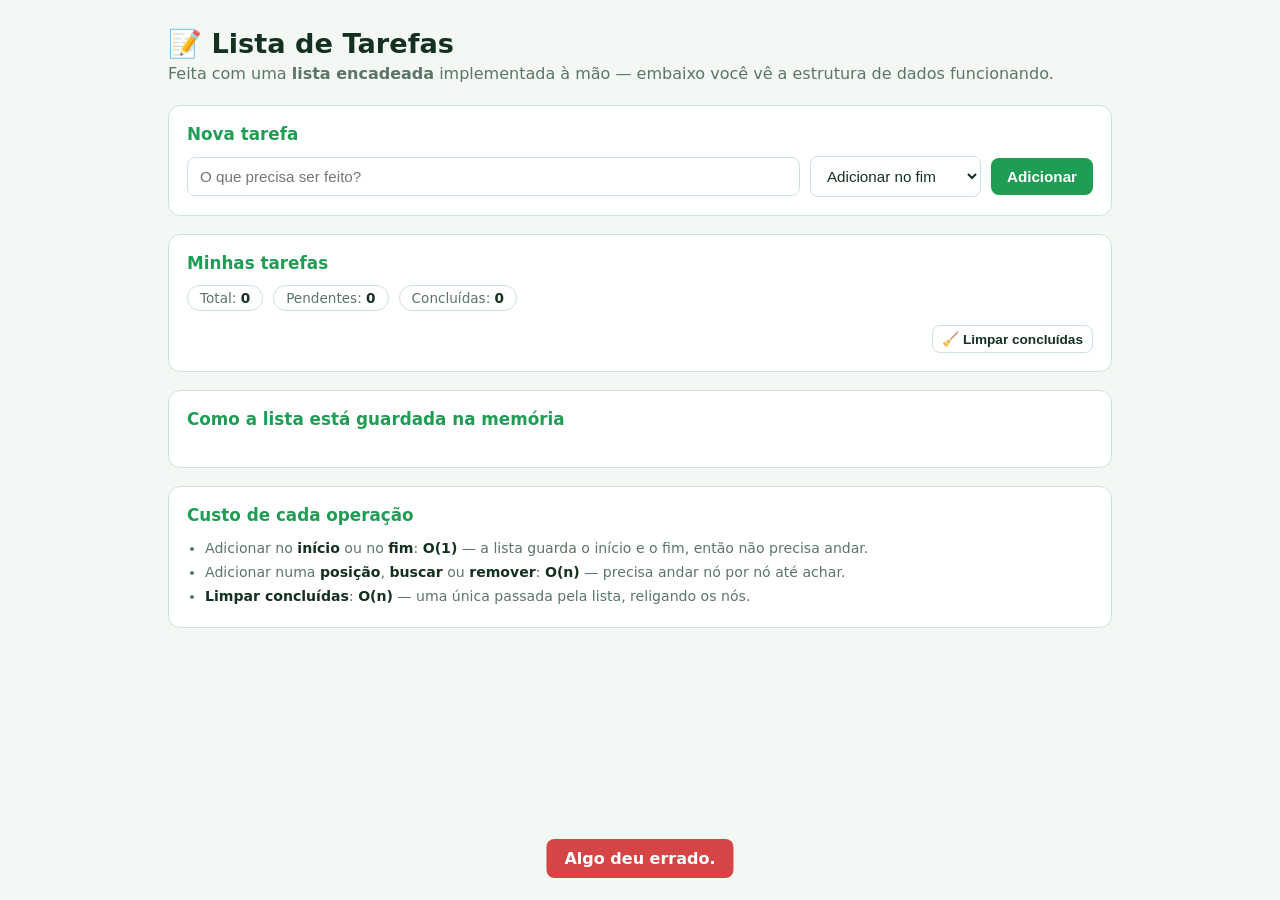
==== Java/ListaTarefas/src/main/resources/static/index.html @ 0adc4f58 "Adiciona Java/ListaTarefas (API Spring Boot + front, lista encadeada) Co-Authored-By: Claude Sonnet " ====
<!DOCTYPE html>
<html lang="pt-BR">
<head>
<meta charset="UTF-8">
<meta name="viewport" content="width=device-width, initial-scale=1.0">
<title>Lista de Tarefas — Lista Encadeada</title>
<style>
  :root {
    --bg: #f3f8f4; --card: #ffffff; --borda: #cfe3d4; --texto: #14301f; --suave: #5b7566;
    --azul: #1f9d55; --verde: #0b6b3a; --vermelho: #d64545; --amarelo: #b7791f;
  }
  * { box-sizing: border-box; }
  body { margin: 0; background: var(--bg); color: var(--texto); font-family: "Segoe UI", system-ui, sans-serif; }
  main { max-width: 980px; margin: 0 auto; padding: 28px 18px 60px; }
  h1 { margin: 0 0 4px; font-size: 1.7rem; }
  .sub { color: var(--suave); margin: 0 0 22px; }
  .card { background: var(--card); border: 1px solid var(--borda); border-radius: 12px; padding: 18px; margin-bottom: 18px; }
  .card h2 { margin: 0 0 12px; font-size: 1.05rem; color: var(--azul); }

  form { display: flex; flex-wrap: wrap; gap: 10px; align-items: center; }
  input[type=text], input[type=number], select {
    background: #ffffff; color: var(--texto); border: 1px solid var(--borda); border-radius: 8px;
    padding: 10px 12px; font-size: .95rem;
  }
  input[type=text] { flex: 1 1 260px; }
  input[type=number] { width: 90px; }
  button {
    background: var(--azul); color: #ffffff; border: 0; border-radius: 8px; padding: 10px 16px;
    font-weight: 600; font-size: .95rem; cursor: pointer;
  }
  button:hover { filter: brightness(1.1); }
  button.sec { background: transparent; color: var(--texto); border: 1px solid var(--borda); }
  button.mini { padding: 5px 9px; font-size: .85rem; }
  button.perigo { background: var(--vermelho); color: #ffffff; }

  .contadores { display: flex; gap: 10px; flex-wrap: wrap; margin-bottom: 14px; }
  .chip { background: #ffffff; border: 1px solid var(--borda); border-radius: 999px; padding: 4px 12px; font-size: .85rem; color: var(--suave); }
  .chip b { color: var(--texto); }

  ul#lista { list-style: none; margin: 0; padding: 0; }
  ul#lista li {
    display: flex; align-items: center; gap: 10px; padding: 10px 12px; border: 1px solid var(--borda);
    border-radius: 8px; margin-bottom: 8px; background: #ffffff;
  }
  ul#lista li.feita .titulo { text-decoration: line-through; color: var(--suave); }
  .titulo { flex: 1; word-break: break-word; }
  .pos { color: var(--suave); font-size: .8rem; min-width: 28px; }
  input[type=checkbox] { width: 18px; height: 18px; cursor: pointer; accent-color: var(--verde); }
  .vazio { color: var(--suave); text-align: center; padding: 18px; }

  .acoes { display: flex; justify-content: flex-end; margin-top: 8px; }

  /* desenho da lista encadeada */
  .estrutura { display: flex; flex-wrap: wrap; align-items: flex-start; gap: 0; row-gap: 22px; padding: 6px 2px 2px; }
  .item { display: flex; align-items: center; }
  .no-wrap { position: relative; padding-top: 20px; }
  .tag { position: absolute; top: 0; left: 0; font-size: .7rem; font-weight: 700; letter-spacing: .04em; }
  .tag.head { color: var(--verde); } .tag.tail { color: var(--amarelo); } .tag.both { color: var(--verde); }
  .no { display: flex; border: 2px solid var(--azul); border-radius: 8px; overflow: hidden; background: #ffffff; }
  .no.feita { border-color: var(--verde); }
  .no .valor { padding: 8px 12px; max-width: 170px; font-size: .85rem; }
  .no .valor small { display: block; color: var(--suave); font-size: .7rem; }
  .no .ptr { background: var(--azul); color: #ffffff; padding: 0 10px; display: flex; align-items: center; font-weight: 700; font-size: .75rem; }
  .no.feita .ptr { background: var(--verde); }
  .seta { color: var(--azul); font-size: 1.4rem; padding: 0 6px; }
  .nulo { border: 2px dashed var(--borda); border-radius: 8px; padding: 8px 12px; color: var(--suave); font-weight: 700; font-size: .85rem; margin-top: 20px; }
  .complex { font-size: .88rem; color: var(--suave); line-height: 1.7; margin: 0; padding-left: 18px; }
  .complex b { color: var(--texto); }

  #toast {
    position: fixed; bottom: 22px; left: 50%; transform: translateX(-50%); background: var(--vermelho); color: #ffffff;
    padding: 10px 18px; border-radius: 8px; font-weight: 600; opacity: 0; pointer-events: none; transition: opacity .25s;
    max-width: 90vw; z-index: 10;
  }
  #toast.ok { background: var(--verde); color: #ffffff; }
  #toast.mostrar { opacity: 1; }
</style>
</head>
<body>
<main>
  <h1>📝 Lista de Tarefas</h1>
  <p class="sub">Feita com uma <b>lista encadeada</b> implementada à mão — embaixo você vê a estrutura de dados funcionando.</p>

  <section class="card">
    <h2>Nova tarefa</h2>
    <form id="form">
      <input type="text" id="titulo" placeholder="O que precisa ser feito?" maxlength="100" autocomplete="off" required>
      <select id="onde">
        <option value="fim">Adicionar no fim</option>
        <option value="inicio">Adicionar no início</option>
        <option value="posicao">Numa posição…</option>
      </select>
      <input type="number" id="posicao" min="0" value="1" title="Posição (começa em 0)" style="display:none">
      <button type="submit">Adicionar</button>
    </form>
  </section>

  <section class="card">
    <h2>Minhas tarefas</h2>
    <div class="contadores">
      <span class="chip">Total: <b id="cTotal">0</b></span>
      <span class="chip">Pendentes: <b id="cPend">0</b></span>
      <span class="chip">Concluídas: <b id="cConc">0</b></span>
    </div>
    <ul id="lista"></ul>
    <div class="acoes"><button class="sec mini" id="limpar">🧹 Limpar concluídas</button></div>
  </section>

  <section class="card">
    <h2>Como a lista está guardada na memória</h2>
    <div class="estrutura" id="estrutura"></div>
  </section>

  <section class="card">
    <h2>Custo de cada operação</h2>
    <ul class="complex">
      <li>Adicionar no <b>início</b> ou no <b>fim</b>: <b>O(1)</b> — a lista guarda o início e o fim, então não precisa andar.</li>
      <li>Adicionar numa <b>posição</b>, <b>buscar</b> ou <b>remover</b>: <b>O(n)</b> — precisa andar nó por nó até achar.</li>
      <li><b>Limpar concluídas</b>: <b>O(n)</b> — uma única passada pela lista, religando os nós.</li>
    </ul>
  </section>
</main>
<div id="toast"></div>

<script>
const API = '/api/tarefas';
const $ = (id) => document.getElementById(id);

function esc(texto) {
  const d = document.createElement('div');
  d.textContent = texto;
  return d.innerHTML;
}

function aviso(msg, ok) {
  const t = $('toast');
  t.textContent = msg;
  t.className = 'mostrar' + (ok ? ' ok' : '');
  clearTimeout(aviso.timer);
  aviso.timer = setTimeout(() => { t.className = ''; }, 2800);
}

async function chamar(url, opcoes) {
  const resp = await fetch(url, Object.assign({ headers: { 'Content-Type': 'application/json' } }, opcoes));
  let dados = {};
  try { dados = await resp.json(); } catch (e) { /* resposta sem corpo */ }
  if (!resp.ok) { throw new Error(dados.erro || 'Algo deu errado.'); }
  return dados;
}

async function executar(promessa, mensagemOk) {
  try {
    const dados = await promessa;
    desenhar(dados);
    if (mensagemOk) { aviso(mensagemOk, true); }
    return true;
  } catch (e) {
    aviso(e.message);
    return false;
  }
}

function desenhar(dados) {
  $('cTotal').textContent = dados.total;
  $('cPend').textContent = dados.pendentes;
  $('cConc').textContent = dados.concluidas;
  desenharLista(dados.tarefas);
  desenharEstrutura(dados.tarefas);
}

function desenharLista(tarefas) {
  const ul = $('lista');
  ul.innerHTML = '';
  if (tarefas.length === 0) {
    ul.innerHTML = '<div class="vazio">Nenhuma tarefa. Adicione a primeira acima!</div>';
    return;
  }
  tarefas.forEach((t, i) => {
    const li = document.createElement('li');
    if (t.concluida) { li.className = 'feita'; }
    li.innerHTML =
      '<span class="pos">#' + i + '</span>' +
      '<input type="checkbox" ' + (t.concluida ? 'checked' : '') + ' title="Concluir / reabrir">' +
      '<span class="titulo">' + esc(t.titulo) + '</span>' +
      '<button class="sec mini" data-acao="editar" title="Editar">✏️</button>' +
      '<button class="perigo mini" data-acao="remover" title="Remover">✕</button>';

    li.querySelector('input').addEventListener('change', () =>
      executar(chamar(API + '/' + t.id + '/concluir', { method: 'PATCH' })));

    li.querySelector('[data-acao=editar]').addEventListener('click', () => {
      const novo = prompt('Novo título da tarefa:', t.titulo);
      if (novo === null) { return; }
      executar(chamar(API + '/' + t.id, { method: 'PUT', body: JSON.stringify({ titulo: novo }) }), 'Tarefa editada.');
    });

    li.querySelector('[data-acao=remover]').addEventListener('click', () =>
      executar(chamar(API + '/' + t.id, { method: 'DELETE' }), 'Tarefa removida.'));

    ul.appendChild(li);
  });
}

function desenharEstrutura(tarefas) {
  const box = $('estrutura');
  box.innerHTML = '';
  if (tarefas.length === 0) {
    box.innerHTML = '<div class="nulo">inicio = null &nbsp;|&nbsp; fim = null (lista vazia)</div>';
    return;
  }
  tarefas.forEach((t, i) => {
    const primeiro = i === 0;
    const ultimo = i === tarefas.length - 1;
    let tag = '';
    if (primeiro && ultimo) { tag = '<span class="tag both">INÍCIO = FIM</span>'; }
    else if (primeiro) { tag = '<span class="tag head">INÍCIO</span>'; }
    else if (ultimo) { tag = '<span class="tag tail">FIM</span>'; }

    const item = document.createElement('div');
    item.className = 'item';
    item.innerHTML =
      '<div class="no-wrap">' + tag +
        '<div class="no' + (t.concluida ? ' feita' : '') + '">' +
          '<div class="valor"><small>id ' + t.id + '</small>' + esc(t.titulo) + '</div>' +
          '<div class="ptr">próx</div>' +
        '</div>' +
      '</div>' +
      '<span class="seta">→</span>';
    box.appendChild(item);
  });
  const nulo = document.createElement('div');
  nulo.className = 'nulo';
  nulo.textContent = 'null';
  box.appendChild(nulo);
}

// ---------- formulário ----------
$('onde').addEventListener('change', () => {
  $('posicao').style.display = $('onde').value === 'posicao' ? 'inline-block' : 'none';
});

$('form').addEventListener('submit', async (ev) => {
  ev.preventDefault();
  const onde = $('onde').value;
  let posicao = null;
  if (onde === 'inicio') { posicao = 0; }
  if (onde === 'posicao') { posicao = parseInt($('posicao').value, 10); }

  const deu = await executar(
    chamar(API, { method: 'POST', body: JSON.stringify({ titulo: $('titulo').value, posicao: posicao }) }),
    'Tarefa adicionada.');
  if (deu) { $('titulo').value = ''; $('titulo').focus(); }
});

$('limpar').addEventListener('click', () =>
  executar(chamar(API + '/concluidas', { method: 'DELETE' }), 'Tarefas concluídas removidas.'));

// ---------- início ----------
executar(chamar(API));
</script>
</body>
</html>
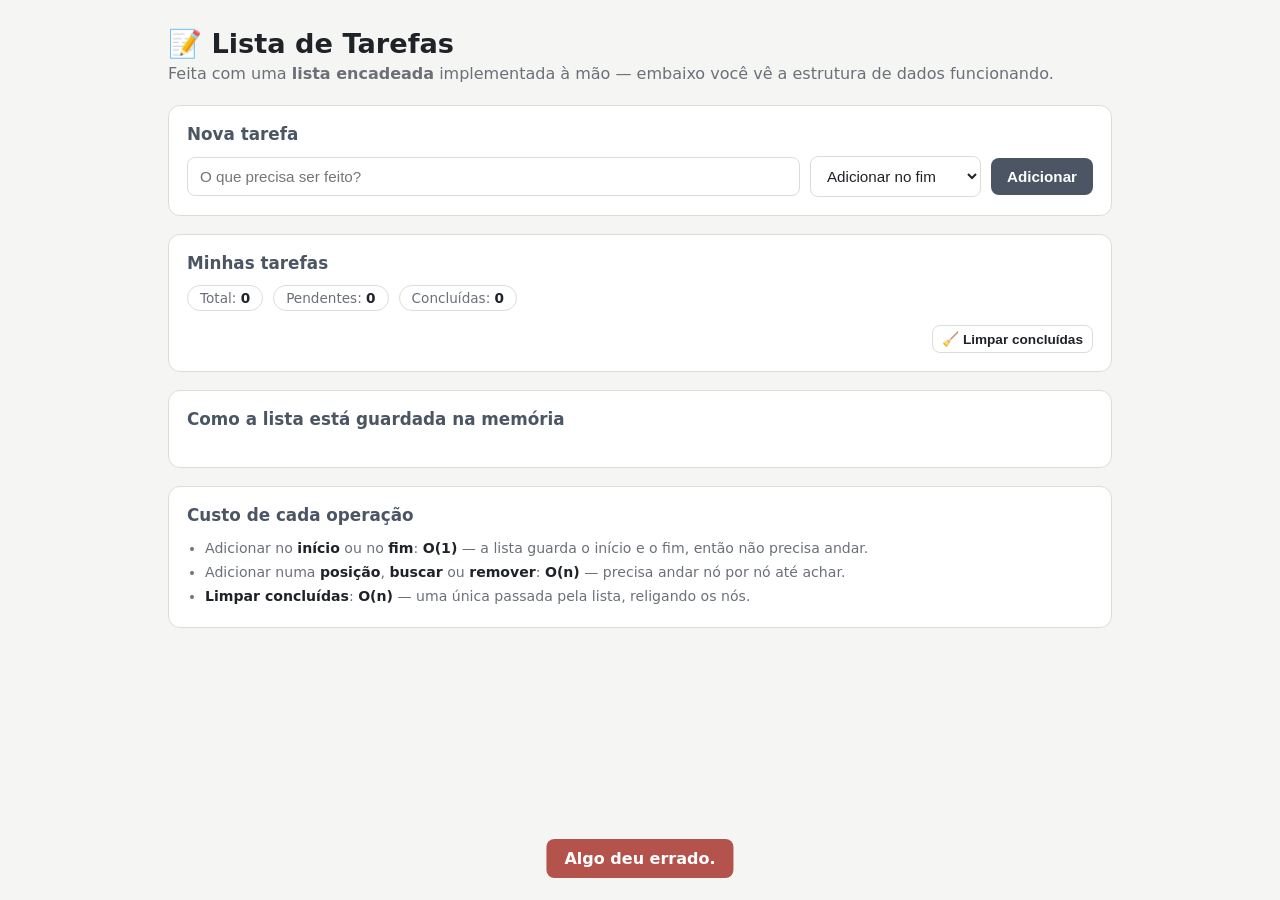
==== commit 3a8b2773: "ListaTarefas: visual em tons neutros Co-Authored-By: Claude Sonnet 5.5 <noreply@anthropic.com> Claud" ====
--- a/Java/ListaTarefas/src/main/resources/static/index.html
+++ b/Java/ListaTarefas/src/main/resources/static/index.html
@@ -6,8 +6,8 @@
 <title>Lista de Tarefas — Lista Encadeada</title>
 <style>
   :root {
-    --bg: #f3f8f4; --card: #ffffff; --borda: #cfe3d4; --texto: #14301f; --suave: #5b7566;
-    --azul: #1f9d55; --verde: #0b6b3a; --vermelho: #d64545; --amarelo: #b7791f;
+    --bg: #f5f5f4; --card: #ffffff; --borda: #dddcd8; --texto: #1f2328; --suave: #6b7078;
+    --azul: #4b5563; --verde: #1f2937; --vermelho: #b4534b; --amarelo: #8a6d3b;
   }
   * { box-sizing: border-box; }
   body { margin: 0; background: var(--bg); color: var(--texto); font-family: "Segoe UI", system-ui, sans-serif; }
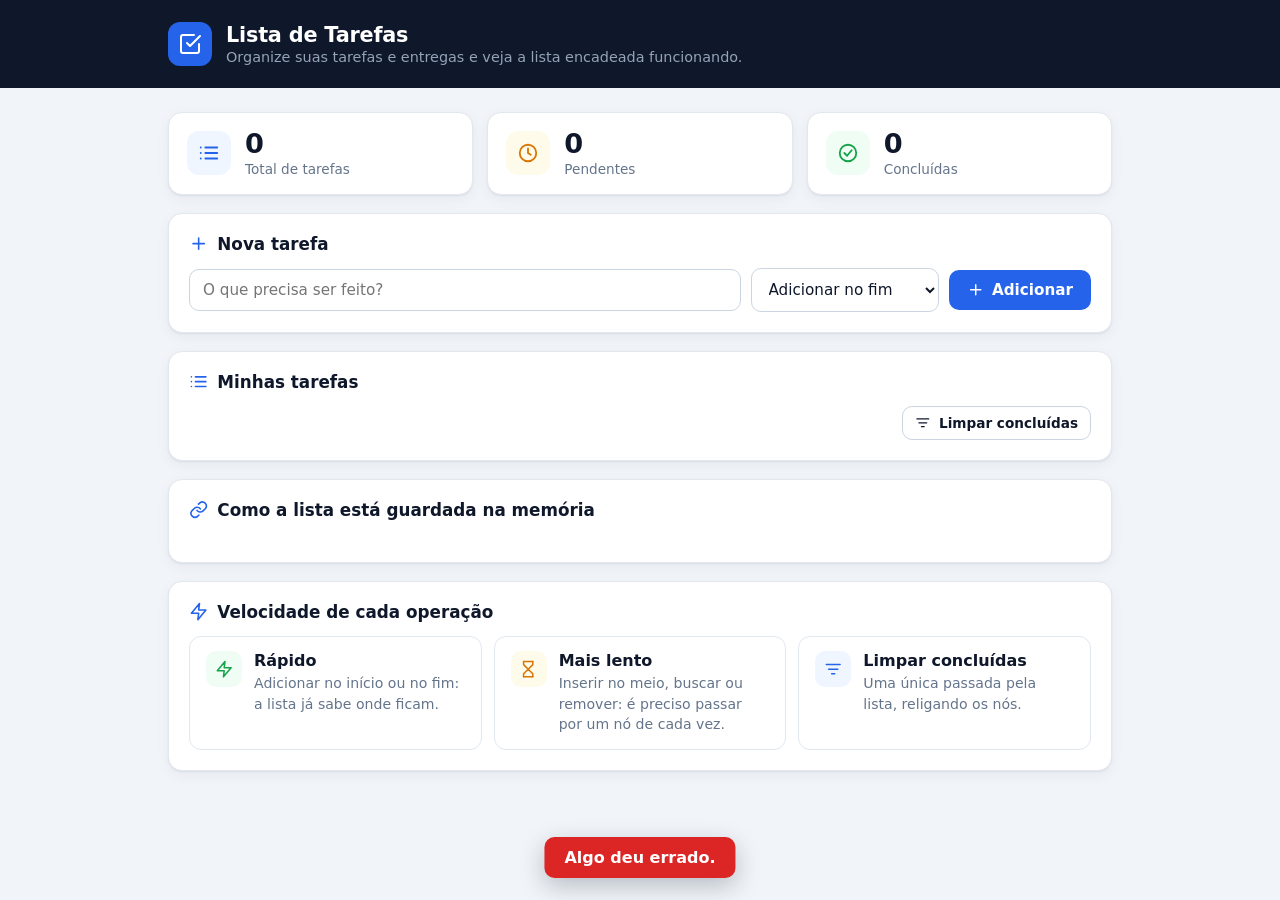
==== commit 835efd1e: "ListaTarefas: tela mais profissional (icones, cabecalho, cards de resumo) Co-Authored-By: Claude Son" ====
--- a/Java/ListaTarefas/src/main/resources/static/index.html
+++ b/Java/ListaTarefas/src/main/resources/static/index.html
@@ -6,83 +6,148 @@
 <title>Lista de Tarefas — Lista Encadeada</title>
 <style>
   :root {
-    --bg: #f5f5f4; --card: #ffffff; --borda: #dddcd8; --texto: #1f2328; --suave: #6b7078;
-    --azul: #4b5563; --verde: #1f2937; --vermelho: #b4534b; --amarelo: #8a6d3b;
+    --bg: #f1f5f9; --card: #ffffff; --borda: #e2e8f0; --texto: #0f172a; --suave: #64748b;
+    --marca: #2563eb; --marca-fundo: #eff6ff; --topo: #0f172a;
+    --ok: #16a34a; --ok-fundo: #f0fdf4; --perigo: #dc2626; --aviso: #d97706;
+    --sombra: 0 1px 2px rgba(15,23,42,.06), 0 4px 14px rgba(15,23,42,.05);
   }
   * { box-sizing: border-box; }
-  body { margin: 0; background: var(--bg); color: var(--texto); font-family: "Segoe UI", system-ui, sans-serif; }
-  main { max-width: 980px; margin: 0 auto; padding: 28px 18px 60px; }
-  h1 { margin: 0 0 4px; font-size: 1.7rem; }
-  .sub { color: var(--suave); margin: 0 0 22px; }
-  .card { background: var(--card); border: 1px solid var(--borda); border-radius: 12px; padding: 18px; margin-bottom: 18px; }
-  .card h2 { margin: 0 0 12px; font-size: 1.05rem; color: var(--azul); }
+  body { margin: 0; background: var(--bg); color: var(--texto); font-family: "Inter", "Segoe UI", system-ui, sans-serif; }
+  .ic { width: 1.15em; height: 1.15em; fill: none; stroke: currentColor; stroke-width: 2; stroke-linecap: round; stroke-linejoin: round; flex: none; }
+
+  header.topo { background: var(--topo); color: #fff; }
+  header.topo .conteudo { max-width: 980px; margin: 0 auto; padding: 22px 18px; display: flex; align-items: center; gap: 14px; }
+  .logo { width: 44px; height: 44px; border-radius: 12px; background: var(--marca); display: grid; place-items: center; }
+  .logo .ic { width: 24px; height: 24px; }
+  header.topo h1 { margin: 0; font-size: 1.3rem; font-weight: 700; letter-spacing: -.01em; }
+  header.topo p { margin: 2px 0 0; color: #94a3b8; font-size: .9rem; }
+
+  main { max-width: 980px; margin: 0 auto; padding: 24px 18px 60px; }
+
+  .stats { display: grid; grid-template-columns: repeat(3, 1fr); gap: 14px; margin-bottom: 18px; }
+  .stat { background: var(--card); border: 1px solid var(--borda); border-radius: 14px; padding: 16px 18px; display: flex; align-items: center; gap: 14px; box-shadow: var(--sombra); }
+  .stat .bolha { width: 44px; height: 44px; border-radius: 12px; display: grid; place-items: center; background: var(--marca-fundo); color: var(--marca); }
+  .stat.pend .bolha { background: #fffbeb; color: var(--aviso); }
+  .stat.conc .bolha { background: var(--ok-fundo); color: var(--ok); }
+  .stat .bolha .ic { width: 22px; height: 22px; }
+  .stat b { display: block; font-size: 1.7rem; line-height: 1.1; }
+  .stat span { color: var(--suave); font-size: .85rem; }
+
+  .card { background: var(--card); border: 1px solid var(--borda); border-radius: 14px; padding: 20px; margin-bottom: 18px; box-shadow: var(--sombra); }
+  .card h2 { margin: 0 0 14px; font-size: 1.05rem; display: flex; align-items: center; gap: 9px; }
+  .card h2 .ic { color: var(--marca); }
 
   form { display: flex; flex-wrap: wrap; gap: 10px; align-items: center; }
   input[type=text], input[type=number], select {
-    background: #ffffff; color: var(--texto); border: 1px solid var(--borda); border-radius: 8px;
-    padding: 10px 12px; font-size: .95rem;
-  }
+    background: #fff; color: var(--texto); border: 1px solid #cbd5e1; border-radius: 10px;
+    padding: 11px 13px; font-size: .95rem; font-family: inherit;
+  }
+  input[type=text]:focus, input[type=number]:focus, select:focus { outline: 3px solid #bfdbfe; border-color: var(--marca); }
   input[type=text] { flex: 1 1 260px; }
   input[type=number] { width: 90px; }
   button {
-    background: var(--azul); color: #ffffff; border: 0; border-radius: 8px; padding: 10px 16px;
-    font-weight: 600; font-size: .95rem; cursor: pointer;
-  }
-  button:hover { filter: brightness(1.1); }
-  button.sec { background: transparent; color: var(--texto); border: 1px solid var(--borda); }
-  button.mini { padding: 5px 9px; font-size: .85rem; }
-  button.perigo { background: var(--vermelho); color: #ffffff; }
-
-  .contadores { display: flex; gap: 10px; flex-wrap: wrap; margin-bottom: 14px; }
-  .chip { background: #ffffff; border: 1px solid var(--borda); border-radius: 999px; padding: 4px 12px; font-size: .85rem; color: var(--suave); }
-  .chip b { color: var(--texto); }
+    display: inline-flex; align-items: center; gap: 8px; font-family: inherit;
+    background: var(--marca); color: #fff; border: 0; border-radius: 10px; padding: 11px 18px;
+    font-weight: 600; font-size: .95rem; cursor: pointer; transition: background .15s;
+  }
+  button:hover { background: #1d4ed8; }
+  button.sec { background: #fff; color: var(--texto); border: 1px solid #cbd5e1; }
+  button.sec:hover { background: #f8fafc; }
+  button.mini { padding: 8px 12px; font-size: .85rem; }
+  button.icone { background: #fff; color: var(--suave); border: 1px solid var(--borda); padding: 8px; }
+  button.icone:hover { color: var(--marca); border-color: var(--marca); background: var(--marca-fundo); }
+  button.icone.perigo:hover { color: var(--perigo); border-color: #fecaca; background: #fef2f2; }
 
   ul#lista { list-style: none; margin: 0; padding: 0; }
   ul#lista li {
-    display: flex; align-items: center; gap: 10px; padding: 10px 12px; border: 1px solid var(--borda);
-    border-radius: 8px; margin-bottom: 8px; background: #ffffff;
-  }
+    display: flex; align-items: center; gap: 12px; padding: 11px 14px; border: 1px solid var(--borda);
+    border-radius: 12px; margin-bottom: 8px; background: #fff;
+  }
+  ul#lista li:hover { border-color: #bfdbfe; background: #f8fbff; }
+  ul#lista li.feita { background: #f8fafc; }
   ul#lista li.feita .titulo { text-decoration: line-through; color: var(--suave); }
   .titulo { flex: 1; word-break: break-word; }
-  .pos { color: var(--suave); font-size: .8rem; min-width: 28px; }
-  input[type=checkbox] { width: 18px; height: 18px; cursor: pointer; accent-color: var(--verde); }
-  .vazio { color: var(--suave); text-align: center; padding: 18px; }
-
-  .acoes { display: flex; justify-content: flex-end; margin-top: 8px; }
+  .pos { color: var(--marca); background: var(--marca-fundo); font-size: .78rem; font-weight: 700; min-width: 34px; text-align: center; padding: 3px 8px; border-radius: 999px; }
+  input[type=checkbox] { width: 20px; height: 20px; cursor: pointer; accent-color: var(--ok); }
+  .vazio { color: var(--suave); display: flex; align-items: center; justify-content: center; gap: 10px; padding: 22px; }
+  .vazio .ic { width: 22px; height: 22px; }
+
+  .acoes { display: flex; justify-content: flex-end; margin-top: 10px; }
 
   /* desenho da lista encadeada */
   .estrutura { display: flex; flex-wrap: wrap; align-items: flex-start; gap: 0; row-gap: 22px; padding: 6px 2px 2px; }
   .item { display: flex; align-items: center; }
-  .no-wrap { position: relative; padding-top: 20px; }
-  .tag { position: absolute; top: 0; left: 0; font-size: .7rem; font-weight: 700; letter-spacing: .04em; }
-  .tag.head { color: var(--verde); } .tag.tail { color: var(--amarelo); } .tag.both { color: var(--verde); }
-  .no { display: flex; border: 2px solid var(--azul); border-radius: 8px; overflow: hidden; background: #ffffff; }
-  .no.feita { border-color: var(--verde); }
-  .no .valor { padding: 8px 12px; max-width: 170px; font-size: .85rem; }
-  .no .valor small { display: block; color: var(--suave); font-size: .7rem; }
-  .no .ptr { background: var(--azul); color: #ffffff; padding: 0 10px; display: flex; align-items: center; font-weight: 700; font-size: .75rem; }
-  .no.feita .ptr { background: var(--verde); }
-  .seta { color: var(--azul); font-size: 1.4rem; padding: 0 6px; }
-  .nulo { border: 2px dashed var(--borda); border-radius: 8px; padding: 8px 12px; color: var(--suave); font-weight: 700; font-size: .85rem; margin-top: 20px; }
-  .complex { font-size: .88rem; color: var(--suave); line-height: 1.7; margin: 0; padding-left: 18px; }
-  .complex b { color: var(--texto); }
+  .no-wrap { position: relative; padding-top: 22px; }
+  .tag { position: absolute; top: 0; left: 0; font-size: .7rem; font-weight: 800; letter-spacing: .06em; padding: 2px 8px; border-radius: 999px; }
+  .tag.head { color: #1d4ed8; background: var(--marca-fundo); }
+  .tag.tail { color: #b45309; background: #fffbeb; }
+  .tag.both { color: #1d4ed8; background: var(--marca-fundo); }
+  .no { display: flex; border: 2px solid var(--marca); border-radius: 12px; overflow: hidden; background: #fff; }
+  .no.feita { border-color: var(--ok); }
+  .no .valor { padding: 9px 13px; max-width: 170px; font-size: .88rem; font-weight: 500; }
+  .no .valor small { display: block; color: var(--suave); font-size: .7rem; font-weight: 400; }
+  .no .ptr { background: var(--marca); color: #fff; padding: 0 11px; display: flex; align-items: center; font-weight: 700; font-size: .75rem; }
+  .no.feita .ptr { background: var(--ok); }
+  .seta { color: var(--suave); padding: 0 8px; display: flex; }
+  .seta .ic { width: 22px; height: 22px; }
+  .nulo { border: 2px dashed #cbd5e1; border-radius: 12px; padding: 8px 13px; color: var(--suave); font-weight: 700; font-size: .85rem; margin-top: 22px; }
+
+  .velocidade { display: grid; grid-template-columns: repeat(3, 1fr); gap: 12px; }
+  .vel { border: 1px solid var(--borda); border-radius: 12px; padding: 14px 16px; display: flex; gap: 12px; align-items: flex-start; }
+  .vel .bolha { width: 36px; height: 36px; border-radius: 10px; display: grid; place-items: center; flex: none; }
+  .vel.rapido .bolha { background: var(--ok-fundo); color: var(--ok); }
+  .vel.lento .bolha { background: #fffbeb; color: var(--aviso); }
+  .vel.unica .bolha { background: var(--marca-fundo); color: var(--marca); }
+  .vel b { display: block; margin-bottom: 3px; }
+  .vel span { color: var(--suave); font-size: .88rem; line-height: 1.4; }
 
   #toast {
-    position: fixed; bottom: 22px; left: 50%; transform: translateX(-50%); background: var(--vermelho); color: #ffffff;
-    padding: 10px 18px; border-radius: 8px; font-weight: 600; opacity: 0; pointer-events: none; transition: opacity .25s;
-    max-width: 90vw; z-index: 10;
-  }
-  #toast.ok { background: var(--verde); color: #ffffff; }
+    position: fixed; bottom: 22px; left: 50%; transform: translateX(-50%); background: var(--perigo); color: #fff;
+    padding: 11px 20px; border-radius: 10px; font-weight: 600; opacity: 0; pointer-events: none; transition: opacity .25s;
+    max-width: 90vw; z-index: 10; box-shadow: 0 8px 24px rgba(15,23,42,.25);
+  }
+  #toast.ok { background: var(--ok); }
   #toast.mostrar { opacity: 1; }
+  @media (max-width: 720px) { .stats, .velocidade { grid-template-columns: 1fr; } }
 </style>
 </head>
 <body>
+<svg width="0" height="0" style="position:absolute" aria-hidden="true">
+  <symbol id="i-check-square" viewBox="0 0 24 24"><path d="M9 11l3 3L22 4"/><path d="M21 12v7a2 2 0 0 1-2 2H5a2 2 0 0 1-2-2V5a2 2 0 0 1 2-2h11"/></symbol>
+  <symbol id="i-plus" viewBox="0 0 24 24"><path d="M12 5v14M5 12h14"/></symbol>
+  <symbol id="i-pencil" viewBox="0 0 24 24"><path d="M12 20h9"/><path d="M16.5 3.5a2.1 2.1 0 0 1 3 3L7 19l-4 1 1-4Z"/></symbol>
+  <symbol id="i-trash" viewBox="0 0 24 24"><path d="M3 6h18"/><path d="M8 6V4h8v2"/><path d="M19 6l-1 14H6L5 6"/><path d="M10 11v6M14 11v6"/></symbol>
+  <symbol id="i-list" viewBox="0 0 24 24"><path d="M8 6h13M8 12h13M8 18h13M3 6h.01M3 12h.01M3 18h.01"/></symbol>
+  <symbol id="i-clock" viewBox="0 0 24 24"><circle cx="12" cy="12" r="9"/><path d="M12 7v5l3 2"/></symbol>
+  <symbol id="i-circle-check" viewBox="0 0 24 24"><circle cx="12" cy="12" r="9"/><path d="M8 12l3 3 5-6"/></symbol>
+  <symbol id="i-link" viewBox="0 0 24 24"><path d="M10 13a5 5 0 0 0 7.5.5l3-3a5 5 0 0 0-7-7l-1.7 1.7"/><path d="M14 11a5 5 0 0 0-7.5-.5l-3 3a5 5 0 0 0 7 7l1.7-1.7"/></symbol>
+  <symbol id="i-zap" viewBox="0 0 24 24"><path d="M13 2L3 14h9l-1 8 10-12h-9z"/></symbol>
+  <symbol id="i-hourglass" viewBox="0 0 24 24"><path d="M6 2h12M6 22h12"/><path d="M6 2v4l6 6-6 6v4M18 2v4l-6 6 6 6v4"/></symbol>
+  <symbol id="i-sweep" viewBox="0 0 24 24"><path d="M3 6h18M6 12h12M10 18h4"/></symbol>
+  <symbol id="i-arrow" viewBox="0 0 24 24"><path d="M5 12h14M13 6l6 6-6 6"/></symbol>
+  <symbol id="i-inbox" viewBox="0 0 24 24"><path d="M22 12h-6l-2 3h-4l-2-3H2"/><path d="M5.5 5.1 2 12v6a2 2 0 0 0 2 2h16a2 2 0 0 0 2-2v-6l-3.5-6.9A2 2 0 0 0 16.8 4H7.2a2 2 0 0 0-1.7 1.1z"/></symbol>
+  <symbol id="i-layers" viewBox="0 0 24 24"><path d="M12 2 2 7l10 5 10-5z"/><path d="M2 17l10 5 10-5M2 12l10 5 10-5"/></symbol>
+</svg>
+
+<header class="topo">
+  <div class="conteudo">
+    <div class="logo"><svg class="ic"><use href="#i-check-square"/></svg></div>
+    <div>
+      <h1>Lista de Tarefas</h1>
+      <p>Organize suas tarefas e entregas e veja a lista encadeada funcionando.</p>
+    </div>
+  </div>
+</header>
+
 <main>
-  <h1>📝 Lista de Tarefas</h1>
-  <p class="sub">Feita com uma <b>lista encadeada</b> implementada à mão — embaixo você vê a estrutura de dados funcionando.</p>
+  <div class="stats">
+    <div class="stat"><div class="bolha"><svg class="ic"><use href="#i-list"/></svg></div><div><b id="cTotal">0</b><span>Total de tarefas</span></div></div>
+    <div class="stat pend"><div class="bolha"><svg class="ic"><use href="#i-clock"/></svg></div><div><b id="cPend">0</b><span>Pendentes</span></div></div>
+    <div class="stat conc"><div class="bolha"><svg class="ic"><use href="#i-circle-check"/></svg></div><div><b id="cConc">0</b><span>Concluídas</span></div></div>
+  </div>
 
   <section class="card">
-    <h2>Nova tarefa</h2>
+    <h2><svg class="ic"><use href="#i-plus"/></svg>Nova tarefa</h2>
     <form id="form">
       <input type="text" id="titulo" placeholder="O que precisa ser feito?" maxlength="100" autocomplete="off" required>
       <select id="onde">
@@ -91,33 +156,28 @@
         <option value="posicao">Numa posição…</option>
       </select>
       <input type="number" id="posicao" min="0" value="1" title="Posição (começa em 0)" style="display:none">
-      <button type="submit">Adicionar</button>
+      <button type="submit"><svg class="ic"><use href="#i-plus"/></svg>Adicionar</button>
     </form>
   </section>
 
   <section class="card">
-    <h2>Minhas tarefas</h2>
-    <div class="contadores">
-      <span class="chip">Total: <b id="cTotal">0</b></span>
-      <span class="chip">Pendentes: <b id="cPend">0</b></span>
-      <span class="chip">Concluídas: <b id="cConc">0</b></span>
-    </div>
+    <h2><svg class="ic"><use href="#i-list"/></svg>Minhas tarefas</h2>
     <ul id="lista"></ul>
-    <div class="acoes"><button class="sec mini" id="limpar">🧹 Limpar concluídas</button></div>
+    <div class="acoes"><button class="sec mini" id="limpar"><svg class="ic"><use href="#i-sweep"/></svg>Limpar concluídas</button></div>
   </section>
 
   <section class="card">
-    <h2>Como a lista está guardada na memória</h2>
+    <h2><svg class="ic"><use href="#i-link"/></svg>Como a lista está guardada na memória</h2>
     <div class="estrutura" id="estrutura"></div>
   </section>
 
   <section class="card">
-    <h2>Custo de cada operação</h2>
-    <ul class="complex">
-      <li>Adicionar no <b>início</b> ou no <b>fim</b>: <b>O(1)</b> — a lista guarda o início e o fim, então não precisa andar.</li>
-      <li>Adicionar numa <b>posição</b>, <b>buscar</b> ou <b>remover</b>: <b>O(n)</b> — precisa andar nó por nó até achar.</li>
-      <li><b>Limpar concluídas</b>: <b>O(n)</b> — uma única passada pela lista, religando os nós.</li>
-    </ul>
+    <h2><svg class="ic"><use href="#i-zap"/></svg>Velocidade de cada operação</h2>
+    <div class="velocidade">
+      <div class="vel rapido"><div class="bolha"><svg class="ic"><use href="#i-zap"/></svg></div><div><b>Rápido</b><span>Adicionar no início ou no fim: a lista já sabe onde ficam.</span></div></div>
+      <div class="vel lento"><div class="bolha"><svg class="ic"><use href="#i-hourglass"/></svg></div><div><b>Mais lento</b><span>Inserir no meio, buscar ou remover: é preciso passar por um nó de cada vez.</span></div></div>
+      <div class="vel unica"><div class="bolha"><svg class="ic"><use href="#i-sweep"/></svg></div><div><b>Limpar concluídas</b><span>Uma única passada pela lista, religando os nós.</span></div></div>
+    </div>
   </section>
 </main>
 <div id="toast"></div>
@@ -125,6 +185,7 @@
 <script>
 const API = '/api/tarefas';
 const $ = (id) => document.getElementById(id);
+const ic = (nome) => '<svg class="ic" aria-hidden="true"><use href="#i-' + nome + '"/></svg>';
 
 function esc(texto) {
   const d = document.createElement('div');
@@ -172,7 +233,7 @@
   const ul = $('lista');
   ul.innerHTML = '';
   if (tarefas.length === 0) {
-    ul.innerHTML = '<div class="vazio">Nenhuma tarefa. Adicione a primeira acima!</div>';
+    ul.innerHTML = '<div class="vazio">' + ic('inbox') + '<span>Nenhuma tarefa por aqui. Adicione a primeira acima.</span></div>';
     return;
   }
   tarefas.forEach((t, i) => {
@@ -182,8 +243,8 @@
       '<span class="pos">#' + i + '</span>' +
       '<input type="checkbox" ' + (t.concluida ? 'checked' : '') + ' title="Concluir / reabrir">' +
       '<span class="titulo">' + esc(t.titulo) + '</span>' +
-      '<button class="sec mini" data-acao="editar" title="Editar">✏️</button>' +
-      '<button class="perigo mini" data-acao="remover" title="Remover">✕</button>';
+      '<button class="icone" data-acao="editar" title="Editar">' + ic('pencil') + '</button>' +
+      '<button class="icone perigo" data-acao="remover" title="Remover">' + ic('trash') + '</button>';
 
     li.querySelector('input').addEventListener('change', () =>
       executar(chamar(API + '/' + t.id + '/concluir', { method: 'PATCH' })));
@@ -225,7 +286,7 @@
           '<div class="ptr">próx</div>' +
         '</div>' +
       '</div>' +
-      '<span class="seta">→</span>';
+      '<span class="seta">' + ic('arrow') + '</span>';
     box.appendChild(item);
   });
   const nulo = document.createElement('div');
